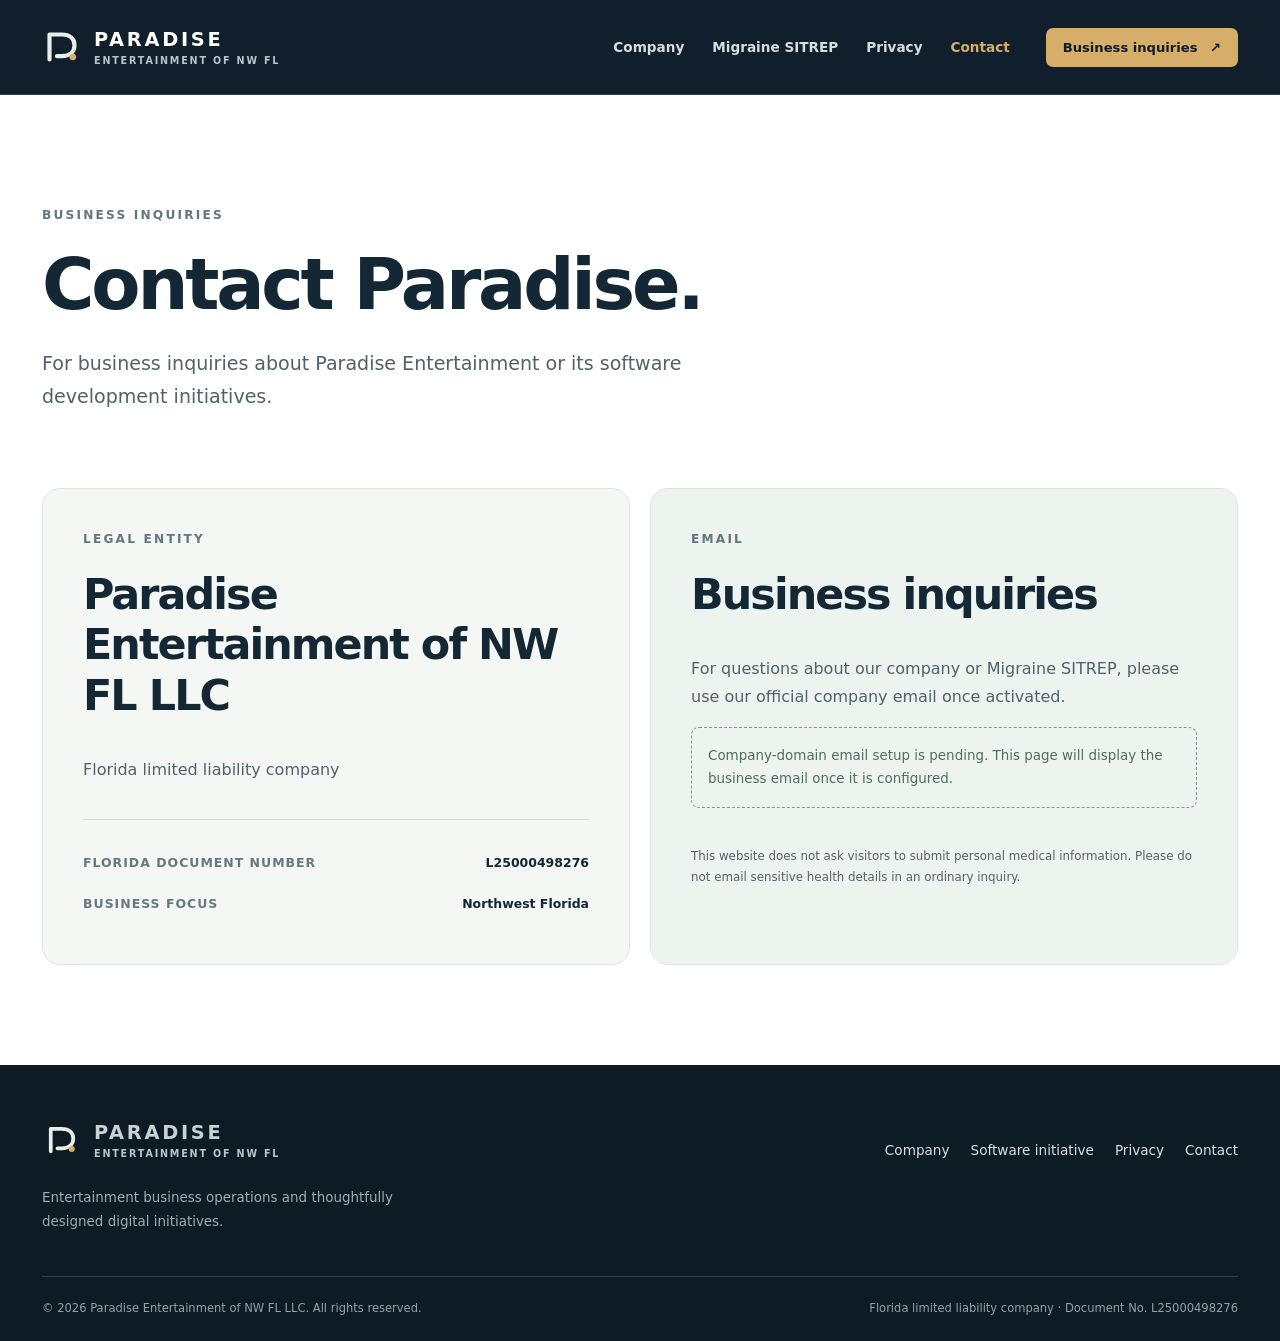
==== contact.html @ 519bc17c "initial" ====
<!doctype html><html lang="en"><head><meta charset="utf-8"><meta name="viewport" content="width=device-width, initial-scale=1"><meta name="color-scheme" content="light"><meta name="theme-color" content="#101F2B"><meta name="description" content="Contact and corporate information for Paradise Entertainment of NW FL LLC."><meta property="og:type" content="website"><meta property="og:title" content="Contact"><meta property="og:description" content="Contact and corporate information for Paradise Entertainment of NW FL LLC."><title>Contact | Paradise Entertainment of NW FL LLC</title><link rel="icon" type="image/svg+xml" href="assets/favicon.svg"><link rel="stylesheet" href="assets/site.css"></head><body><header class="site-header"><div class="shell header-inner"><a class="brand" href="index.html" aria-label="Paradise Entertainment home"><span class="brand-icon" aria-hidden="true"><svg viewBox="0 0 48 48" width="40" height="40" fill="none"><path d="M9 39V9h15c9.2 0 15 5 15 13s-5.8 13-15 13H18" stroke="currentColor" stroke-width="5" stroke-linecap="round" stroke-linejoin="round"/><circle cx="37" cy="36" r="4" fill="#D6AD69"/></svg></span><span class="brand-text"><strong>PARADISE</strong><small>ENTERTAINMENT OF NW FL</small></span></a><nav class="site-nav" aria-label="Primary navigation"><a href="index.html" >Company</a><a href="migraine-sitrep.html" >Migraine SITREP</a><a href="privacy.html" >Privacy</a><a href="contact.html" aria-current=page>Contact</a></nav><a href="contact.html" class="nav-cta">Business inquiries <span aria-hidden="true">↗</span></a></div></header><main id="main-content"><section class="interior-hero shell compact"><p class="kicker">BUSINESS INQUIRIES</p><h1>Contact Paradise.</h1><p class="interior-lede">For business inquiries about Paradise Entertainment or its software development initiatives.</p></section><section class="section shell contact-grid"><div class="contact-panel"><p class="kicker">LEGAL ENTITY</p><h2>Paradise Entertainment of NW FL LLC</h2><p>Florida limited liability company</p><div class="contact-rule"></div><div class="contact-detail"><span>FLORIDA DOCUMENT NUMBER</span><strong>L25000498276</strong></div><div class="contact-detail"><span>BUSINESS FOCUS</span><strong>Northwest Florida</strong></div></div><div class="contact-panel contact-primary"><p class="kicker">EMAIL</p><h2>Business inquiries</h2><p>For questions about our company or Migraine SITREP, please use our official company email once activated.</p><div class="contact-email-wrap" data-contact-slot><p class="configuration-note">Company-domain email setup is pending. This page will display the business email once it is configured.</p></div><p class="fine-print">This website does not ask visitors to submit personal medical information. Please do not email sensitive health details in an ordinary inquiry.</p></div></section></main><footer class="site-footer"><div class="shell"><div class="footer-main"><div><a class="brand footer-brand" href="index.html"><span class="brand-icon" aria-hidden="true"><svg viewBox="0 0 48 48" width="40" height="40" fill="none"><path d="M9 39V9h15c9.2 0 15 5 15 13s-5.8 13-15 13H18" stroke="currentColor" stroke-width="5" stroke-linecap="round" stroke-linejoin="round"/><circle cx="37" cy="36" r="4" fill="#D6AD69"/></svg></span><span class="brand-text"><strong>PARADISE</strong><small>ENTERTAINMENT OF NW FL</small></span></a><p>Entertainment business operations and thoughtfully designed digital initiatives.</p></div><div class="footer-links"><a href="index.html">Company</a><a href="migraine-sitrep.html">Software initiative</a><a href="privacy.html">Privacy</a><a href="contact.html">Contact</a></div></div><div class="footer-bottom"><span>© <span data-year>2026</span> Paradise Entertainment of NW FL LLC. All rights reserved.</span><span>Florida limited liability company · Document No. L25000498276</span></div></div></footer><script src="assets/config.js"></script><script src="assets/site.js"></script></body></html>
---- assets/site.css ----
:root{--ink:#142734;--muted:#52616b;--navy:#101f2b;--navy2:#182e3a;--gold:#d6ad69;--cream:#f8f7f2;--paper:#fff;--line:#e4e7e6;--mint:#bbd9c8;--radius:18px;font-family:system-ui,-apple-system,BlinkMacSystemFont,'Segoe UI',Arial,sans-serif;color:var(--ink);background:#fff;font-synthesis:none}*{box-sizing:border-box}html{scroll-behavior:smooth}body{margin:0;min-width:320px}a{color:inherit}img,svg{max-width:100%}h1,h2,h3,h4,p{margin-top:0}h1,h2,h3{font-family:'Segoe UI',system-ui,-apple-system,Arial,sans-serif;letter-spacing:-.045em}h1{font-size:clamp(2.95rem,5.6vw,5.9rem);line-height:1.11;font-weight:700}h2{font-size:clamp(2rem,3.35vw,3.55rem);line-height:1.18}h3{font-size:1.38rem;line-height:1.35}p{line-height:1.75}.shell{width:min(1200px,calc(100% - 84px));margin-inline:auto}.site-header{background:var(--navy);color:#fff;border-bottom:1px solid #2e404a}.header-inner{min-height:94px;display:flex;align-items:center;gap:36px}.brand{display:inline-flex;align-items:center;gap:12px;text-decoration:none;min-width:250px}.brand-icon{display:grid;place-items:center;flex:0 0 auto;color:#e9eee9}.brand-text{display:flex;flex-direction:column;line-height:1.2}.brand-text strong{font-family:'Segoe UI',system-ui,sans-serif;font-size:1.21rem;letter-spacing:.14em}.brand-text small{font-size:.6rem;letter-spacing:.19em;color:#b8c5ca;font-weight:700;margin-top:4px}.site-nav{display:flex;gap:28px;margin-left:auto;align-items:center}.site-nav a{text-decoration:none;color:#d5dddf;font-size:.85rem;font-weight:600;padding:12px 0;white-space:nowrap}.site-nav a:hover,.site-nav a[aria-current=page]{color:var(--gold)}.nav-cta{background:var(--gold);color:#0d1e27;border-radius:7px;padding:12px 17px;text-decoration:none;font-size:.82rem;font-weight:700;white-space:nowrap}.nav-cta span{margin-left:8px}.hero{background:var(--navy);color:white;overflow:hidden}.hero-grid{display:grid;grid-template-columns:1.03fr .97fr;align-items:stretch;min-height:635px;gap:60px}.hero-copy{padding:92px 0 56px}.eyebrow,.kicker{font-size:.76rem;letter-spacing:.18em;font-weight:800;color:#62777d}.eyebrow{display:flex;align-items:center;color:#d8c29a;gap:14px;margin-bottom:31px}.eyebrow-line{width:32px;height:1px;background:var(--gold)}.hero h1{margin-bottom:26px}.hero h1 em{color:var(--gold);font-style:normal}.lede{font-size:1.08rem;color:#c4cfd1;max-width:540px;line-height:1.85}.hero-actions{display:flex;flex-wrap:wrap;gap:14px;margin:34px 0 74px}.button{display:inline-flex;justify-content:center;align-items:center;gap:16px;text-decoration:none;font-weight:800;font-size:.86rem;border-radius:8px;padding:16px 20px;transition:transform .17s,background .17s}.button:hover{transform:translateY(-2px)}.button-solid{background:var(--gold);color:#112630}.button-ghost{border:1px solid #5e747c;color:#fff}.button-outline-light{border:1px solid #78909b;color:white}.button-outline{border:1px solid #98a4a7;color:var(--ink);white-space:nowrap}.hero-meta{display:flex;flex-wrap:wrap;gap:25px;color:#a0b1b7;font-size:.75rem}.meta-dot{display:inline-block;width:7px;height:7px;border-radius:50%;background:#9dd4a9;margin-right:8px}.hero-panel{margin:34px 0;background:linear-gradient(145deg,#294251,#142b39 57%,#122533);border:1px solid #446071;border-radius:18px;min-height:565px;padding:28px 32px;position:relative;display:flex;flex-direction:column;box-shadow:0 18px 45px #07131a50;overflow:hidden}.panel-grid{position:absolute;inset:0;background:repeating-linear-gradient(0deg,transparent 0 43px,#ffffff08 44px 45px),repeating-linear-gradient(90deg,transparent 0 43px,#ffffff08 44px 45px);mask-image:linear-gradient(to bottom,#0009,transparent)}.panel-upper,.panel-bottom{position:relative;z-index:1;display:flex;justify-content:space-between;align-items:center;color:#b9c7cb;letter-spacing:.14em;font-size:.68rem;font-weight:700}.panel-status{color:#b7cfb8;letter-spacing:.1em}.panel-status i{display:inline-block;background:#9dd4a9;width:7px;height:7px;border-radius:50%;margin-right:7px}.panel-center{flex:1;display:flex;flex-direction:column;justify-content:center;align-items:center;text-align:center;position:relative}.geometric-mark{width:190px;height:190px;position:relative;border:1px solid #b99a635e;border-radius:50%;display:grid;place-items:center}.geometric-mark:before,.geometric-mark:after{content:'';position:absolute;border-radius:50%;border:1px solid #d6ad6950;inset:22px}.geometric-mark:after{inset:49px;border-color:var(--gold)}.geometric-mark span:first-child{height:150px;border-left:2px solid var(--gold);transform:rotate(45deg);opacity:.9}.geometric-mark span:nth-child(2){position:absolute;width:150px;border-top:2px solid var(--gold);transform:rotate(45deg);opacity:.7}.geometric-mark span:nth-child(3){position:absolute;width:11px;height:11px;background:var(--gold);border-radius:50%}.panel-quote{color:#d4dedf;max-width:260px;font-size:.96rem;margin:28px 0 0;line-height:1.7}.line-deco{height:1px;background:#77929c5a;flex:1;margin:0 18px}.section{padding:100px 0}.section-intro{display:grid;grid-template-columns:1.2fr 1fr;gap:90px;align-items:end;margin-bottom:36px}.section-intro p:last-child{color:var(--muted);margin-bottom:14px}.kicker{margin-bottom:19px}.focus-grid{display:grid;grid-template-columns:1fr 1fr;gap:20px}.focus-card{border:1px solid var(--line);background:#fafbf9;border-radius:var(--radius);padding:35px;min-height:290px;display:flex;flex-direction:column}.focus-card.highlighted{background:#eaf2ed;border-color:#d1e3d6}.focus-top{display:flex;justify-content:space-between;align-items:center;margin-bottom:28px}.focus-number,.mini-index{font-size:.77rem;color:#647983;font-weight:800;letter-spacing:.12em}.focus-symbol{font-size:2.4rem;color:#a4855b}.focus-card h3{margin-bottom:9px}.focus-card p{max-width:455px;color:var(--muted);font-size:.95rem}.card-foot,.inline-link{font-size:.78rem;letter-spacing:.08em;font-weight:800;text-decoration:none;margin-top:auto}.card-foot{color:#72848b}.inline-link{color:#245d52}.inline-link span{margin-left:10px}.feature-band{background:var(--navy);color:white;padding:95px 0;overflow:hidden}.feature-layout{display:grid;grid-template-columns:1fr .82fr;gap:100px;align-items:center}.gold{color:var(--gold)}.feature-heading h2{font-size:clamp(3rem,4.6vw,5rem);margin-bottom:26px}.feature-heading h2 span{color:var(--gold)}.feature-heading p:not(.kicker){color:#c6d3d6;font-size:1.03rem;max-width:520px;margin-bottom:30px}.feature-preview{border:1px solid #506875;border-radius:19px;padding:28px;background:linear-gradient(152deg,#304756,#192e3a);box-shadow:30px 30px 0 #ffffff05;transform:rotate(1.1deg)}.feature-preview-head{display:flex;justify-content:space-between;color:#9dc0bc;font-size:.69rem;font-weight:800;letter-spacing:.15em}.preview-circle{height:10px;width:10px;border-radius:50%;background:var(--gold)}.preview-title{font-family:Manrope;font-size:2.25rem;font-weight:800;letter-spacing:-.04em;margin-top:35px}.preview-subtitle{letter-spacing:.17em;color:#9fb1b7;font-size:.67rem;font-weight:800;margin-top:6px}.preview-divider{height:1px;background:#78909d56;margin:25px 0 7px}.preview-row{display:flex;justify-content:space-between;gap:18px;border-bottom:1px solid #78909d3b;padding:18px 0;font-size:.74rem;color:#c7d6d8;letter-spacing:.09em}.preview-row strong{color:#e4f0ed}.preview-foot{color:#93a7b0;font-size:.62rem;letter-spacing:.1em;margin-top:25px}.closing{display:flex;justify-content:space-between;align-items:center;gap:50px}.closing p:last-child{color:var(--muted);max-width:760px}.site-footer{background:#0d1b24;color:#c7d2d4;padding:55px 0 26px}.footer-main{display:flex;justify-content:space-between;gap:70px}.footer-brand .brand-icon{transform:scale(.9)}.footer-main p{max-width:355px;color:#9caeb5;font-size:.84rem;margin:22px 0 25px}.footer-links{display:flex;gap:21px;flex-wrap:wrap;align-content:flex-start;padding-top:22px}.footer-links a{font-size:.85rem;text-decoration:none;color:#d8e0e0}.footer-links a:hover{color:var(--gold)}.footer-bottom{border-top:1px solid #33434b;display:flex;justify-content:space-between;gap:20px;padding-top:24px;margin-top:18px;color:#92a2a8;font-size:.72rem}.interior-hero{padding-top:110px;padding-bottom:90px}.interior-hero h1{margin-bottom:22px}.interior-lede{color:var(--muted);font-size:1.19rem;max-width:765px}.interior-hero.compact{padding-bottom:55px}.chip-row{display:flex;gap:11px;flex-wrap:wrap;margin-top:24px}.chip{border:1px solid #cbd5d5;border-radius:40px;padding:9px 14px;font-size:.75rem;font-weight:700;color:#496169}.content-grid{display:grid;grid-template-columns:1fr .79fr;gap:120px;padding-top:20px}.content-grid p{color:var(--muted)}.fact-panel{background:var(--navy);color:white;padding:35px;border-radius:var(--radius);align-self:start}.fact-label{font-size:.76rem;color:var(--gold);letter-spacing:.12em;font-weight:800}.check-list{padding:10px 0 0;list-style:none}.check-list li{padding:12px 0;border-bottom:1px solid #52657177;line-height:1.55}.check-list li:before{content:'✓';color:var(--gold);margin-right:12px}.soft{background:#f3f6f4}.soft h2 em{color:#568171;font-style:normal}.three-up{display:grid;grid-template-columns:repeat(3,1fr);gap:30px;margin-top:38px}.three-up article{border-top:1px solid #bccac4;padding-top:22px}.three-up h3{margin-top:26px}.three-up p{color:var(--muted)}.notice{border:1px solid #d5dcda;background:#fafbf9;border-radius:var(--radius);padding:38px;display:flex;gap:40px;align-items:end;justify-content:space-between}.notice p:not(.kicker){max-width:780px;color:var(--muted);margin-bottom:0}.text-cta{white-space:nowrap;color:#245d52;font-weight:800;text-decoration:none;font-size:.87rem}.legal-layout{display:grid;grid-template-columns:250px 1fr;gap:90px;padding-top:0}.legal-aside{border-top:2px solid var(--gold);padding-top:20px;font-size:.82rem;color:#697a80}.legal-content{max-width:770px}.legal-content h2{font-size:1.65rem;margin:0 0 12px}.legal-content h2:not(:first-child){margin-top:36px}.legal-content p{color:var(--muted)}.legal-content strong{color:var(--ink)}.contact-grid{display:grid;grid-template-columns:1fr 1fr;gap:20px;padding-top:0}.contact-panel{background:#f5f7f5;border:1px solid #e1e6e3;border-radius:var(--radius);padding:40px;min-height:340px}.contact-primary{background:#edf3ee}.contact-panel>p:not(.kicker){color:var(--muted)}.contact-rule{background:#d4dfdb;height:1px;margin:35px 0 22px}.contact-detail{display:flex;justify-content:space-between;gap:18px;padding:13px 0;font-size:.78rem}.contact-detail span{color:#677980;font-weight:800;letter-spacing:.08em}.contact-detail strong{text-align:right}.configuration-note{border:1px dashed #829990;border-radius:8px;padding:16px;color:#536b65!important;font-size:.84rem}.email-link{display:inline-block;font-size:1.03rem;font-weight:800;color:#245d52;overflow-wrap:anywhere}.fine-print{font-size:.74rem;margin-top:38px}.skip-link{position:absolute;left:-999px;top:auto}.skip-link:focus{left:14px;top:14px;z-index:99;background:white;padding:9px}@media(max-width:1080px){.shell{width:min(1200px,calc(100% - 48px))}.header-inner{gap:16px;flex-wrap:wrap;padding:14px 0}.brand{min-width:230px}.site-nav{gap:18px}.nav-cta{display:none}.hero-grid{gap:25px}.feature-layout{gap:45px}}@media(max-width:800px){.header-inner{min-height:80px}.site-nav{order:3;margin:4px 0 0;width:100%;justify-content:space-between;gap:10px;overflow:auto}.site-nav a{font-size:.79rem}.hero-grid{grid-template-columns:1fr}.hero-copy{padding:76px 0 12px}.hero-panel{min-height:330px;margin:0 0 36px}.hero-actions{margin-bottom:42px}.section{padding:65px 0}.section-intro,.feature-layout,.content-grid,.contact-grid,.legal-layout{grid-template-columns:1fr;gap:25px}.feature-layout{gap:40px}.feature-band{padding:75px 0}.focus-grid{grid-template-columns:1fr}.focus-card{min-height:225px}.closing,.notice{flex-direction:column;align-items:flex-start}.three-up{grid-template-columns:1fr;gap:15px}.interior-hero{padding-top:75px;padding-bottom:55px}.footer-main,.footer-bottom{flex-direction:column;gap:20px}.legal-layout{padding-top:0}}@media(max-width:480px){.shell{width:calc(100% - 34px)}.brand-text strong{font-size:1.05rem}.brand-text small{font-size:.53rem}.brand-icon svg{width:34px;height:34px}.hero h1{font-size:2.7rem}.hero-panel{padding:21px}.hero-actions .button{width:100%}.hero-meta{gap:12px}.section-intro{gap:4px}.feature-preview{padding:20px}.preview-row{font-size:.67rem}.contact-panel{padding:26px}.contact-detail{flex-direction:column;gap:4px}.contact-detail strong{text-align:left}.notice{padding:25px}.footer-links{gap:12px}}
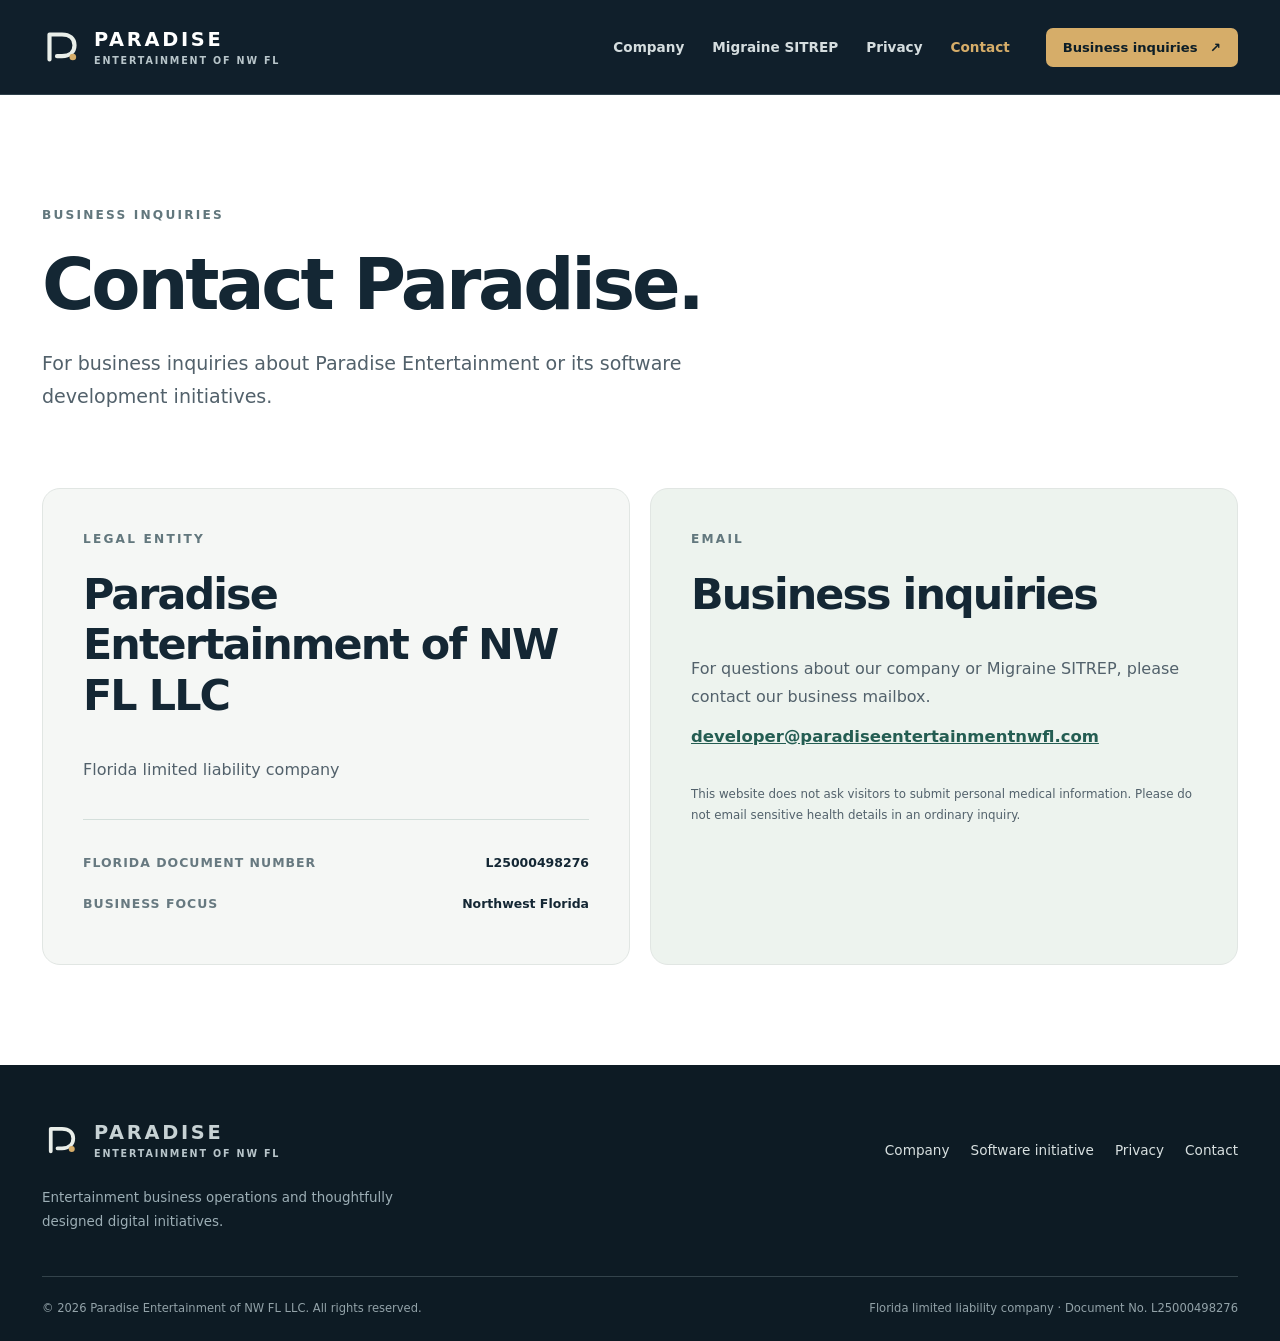
==== commit 7b43c0df: "Update contact page for active business email" ====
--- a/contact.html
+++ b/contact.html
@@ -1 +1 @@
-<!doctype html><html lang="en"><head><meta charset="utf-8"><meta name="viewport" content="width=device-width, initial-scale=1"><meta name="color-scheme" content="light"><meta name="theme-color" content="#101F2B"><meta name="description" content="Contact and corporate information for Paradise Entertainment of NW FL LLC."><meta property="og:type" content="website"><meta property="og:title" content="Contact"><meta property="og:description" content="Contact and corporate information for Paradise Entertainment of NW FL LLC."><title>Contact | Paradise Entertainment of NW FL LLC</title><link rel="icon" type="image/svg+xml" href="assets/favicon.svg"><link rel="stylesheet" href="assets/site.css"></head><body><header class="site-header"><div class="shell header-inner"><a class="brand" href="index.html" aria-label="Paradise Entertainment home"><span class="brand-icon" aria-hidden="true"><svg viewBox="0 0 48 48" width="40" height="40" fill="none"><path d="M9 39V9h15c9.2 0 15 5 15 13s-5.8 13-15 13H18" stroke="currentColor" stroke-width="5" stroke-linecap="round" stroke-linejoin="round"/><circle cx="37" cy="36" r="4" fill="#D6AD69"/></svg></span><span class="brand-text"><strong>PARADISE</strong><small>ENTERTAINMENT OF NW FL</small></span></a><nav class="site-nav" aria-label="Primary navigation"><a href="index.html" >Company</a><a href="migraine-sitrep.html" >Migraine SITREP</a><a href="privacy.html" >Privacy</a><a href="contact.html" aria-current=page>Contact</a></nav><a href="contact.html" class="nav-cta">Business inquiries <span aria-hidden="true">↗</span></a></div></header><main id="main-content"><section class="interior-hero shell compact"><p class="kicker">BUSINESS INQUIRIES</p><h1>Contact Paradise.</h1><p class="interior-lede">For business inquiries about Paradise Entertainment or its software development initiatives.</p></section><section class="section shell contact-grid"><div class="contact-panel"><p class="kicker">LEGAL ENTITY</p><h2>Paradise Entertainment of NW FL LLC</h2><p>Florida limited liability company</p><div class="contact-rule"></div><div class="contact-detail"><span>FLORIDA DOCUMENT NUMBER</span><strong>L25000498276</strong></div><div class="contact-detail"><span>BUSINESS FOCUS</span><strong>Northwest Florida</strong></div></div><div class="contact-panel contact-primary"><p class="kicker">EMAIL</p><h2>Business inquiries</h2><p>For questions about our company or Migraine SITREP, please use our official company email once activated.</p><div class="contact-email-wrap" data-contact-slot><p class="configuration-note">Company-domain email setup is pending. This page will display the business email once it is configured.</p></div><p class="fine-print">This website does not ask visitors to submit personal medical information. Please do not email sensitive health details in an ordinary inquiry.</p></div></section></main><footer class="site-footer"><div class="shell"><div class="footer-main"><div><a class="brand footer-brand" href="index.html"><span class="brand-icon" aria-hidden="true"><svg viewBox="0 0 48 48" width="40" height="40" fill="none"><path d="M9 39V9h15c9.2 0 15 5 15 13s-5.8 13-15 13H18" stroke="currentColor" stroke-width="5" stroke-linecap="round" stroke-linejoin="round"/><circle cx="37" cy="36" r="4" fill="#D6AD69"/></svg></span><span class="brand-text"><strong>PARADISE</strong><small>ENTERTAINMENT OF NW FL</small></span></a><p>Entertainment business operations and thoughtfully designed digital initiatives.</p></div><div class="footer-links"><a href="index.html">Company</a><a href="migraine-sitrep.html">Software initiative</a><a href="privacy.html">Privacy</a><a href="contact.html">Contact</a></div></div><div class="footer-bottom"><span>© <span data-year>2026</span> Paradise Entertainment of NW FL LLC. All rights reserved.</span><span>Florida limited liability company · Document No. L25000498276</span></div></div></footer><script src="assets/config.js"></script><script src="assets/site.js"></script></body></html>+<!doctype html><html lang="en"><head><meta charset="utf-8"><meta name="viewport" content="width=device-width, initial-scale=1"><meta name="color-scheme" content="light"><meta name="theme-color" content="#101F2B"><meta name="description" content="Contact and corporate information for Paradise Entertainment of NW FL LLC."><meta property="og:type" content="website"><meta property="og:title" content="Contact"><meta property="og:description" content="Contact and corporate information for Paradise Entertainment of NW FL LLC."><title>Contact | Paradise Entertainment of NW FL LLC</title><link rel="icon" type="image/svg+xml" href="assets/favicon.svg"><link rel="stylesheet" href="assets/site.css"></head><body><header class="site-header"><div class="shell header-inner"><a class="brand" href="index.html" aria-label="Paradise Entertainment home"><span class="brand-icon" aria-hidden="true"><svg viewBox="0 0 48 48" width="40" height="40" fill="none"><path d="M9 39V9h15c9.2 0 15 5 15 13s-5.8 13-15 13H18" stroke="currentColor" stroke-width="5" stroke-linecap="round" stroke-linejoin="round"/><circle cx="37" cy="36" r="4" fill="#D6AD69"/></svg></span><span class="brand-text"><strong>PARADISE</strong><small>ENTERTAINMENT OF NW FL</small></span></a><nav class="site-nav" aria-label="Primary navigation"><a href="index.html" >Company</a><a href="migraine-sitrep.html" >Migraine SITREP</a><a href="privacy.html" >Privacy</a><a href="contact.html" aria-current=page>Contact</a></nav><a href="contact.html" class="nav-cta">Business inquiries <span aria-hidden="true">↗</span></a></div></header><main id="main-content"><section class="interior-hero shell compact"><p class="kicker">BUSINESS INQUIRIES</p><h1>Contact Paradise.</h1><p class="interior-lede">For business inquiries about Paradise Entertainment or its software development initiatives.</p></section><section class="section shell contact-grid"><div class="contact-panel"><p class="kicker">LEGAL ENTITY</p><h2>Paradise Entertainment of NW FL LLC</h2><p>Florida limited liability company</p><div class="contact-rule"></div><div class="contact-detail"><span>FLORIDA DOCUMENT NUMBER</span><strong>L25000498276</strong></div><div class="contact-detail"><span>BUSINESS FOCUS</span><strong>Northwest Florida</strong></div></div><div class="contact-panel contact-primary"><p class="kicker">EMAIL</p><h2>Business inquiries</h2><p>For questions about our company or Migraine SITREP, please contact our business mailbox.</p><div class="contact-email-wrap" data-contact-slot><p class="configuration-note">Company-domain email setup is pending. This page will display the business email once it is configured.</p></div><p class="fine-print">This website does not ask visitors to submit personal medical information. Please do not email sensitive health details in an ordinary inquiry.</p></div></section></main><footer class="site-footer"><div class="shell"><div class="footer-main"><div><a class="brand footer-brand" href="index.html"><span class="brand-icon" aria-hidden="true"><svg viewBox="0 0 48 48" width="40" height="40" fill="none"><path d="M9 39V9h15c9.2 0 15 5 15 13s-5.8 13-15 13H18" stroke="currentColor" stroke-width="5" stroke-linecap="round" stroke-linejoin="round"/><circle cx="37" cy="36" r="4" fill="#D6AD69"/></svg></span><span class="brand-text"><strong>PARADISE</strong><small>ENTERTAINMENT OF NW FL</small></span></a><p>Entertainment business operations and thoughtfully designed digital initiatives.</p></div><div class="footer-links"><a href="index.html">Company</a><a href="migraine-sitrep.html">Software initiative</a><a href="privacy.html">Privacy</a><a href="contact.html">Contact</a></div></div><div class="footer-bottom"><span>© <span data-year>2026</span> Paradise Entertainment of NW FL LLC. All rights reserved.</span><span>Florida limited liability company · Document No. L25000498276</span></div></div></footer><script src="assets/config.js"></script><script src="assets/site.js"></script></body></html>
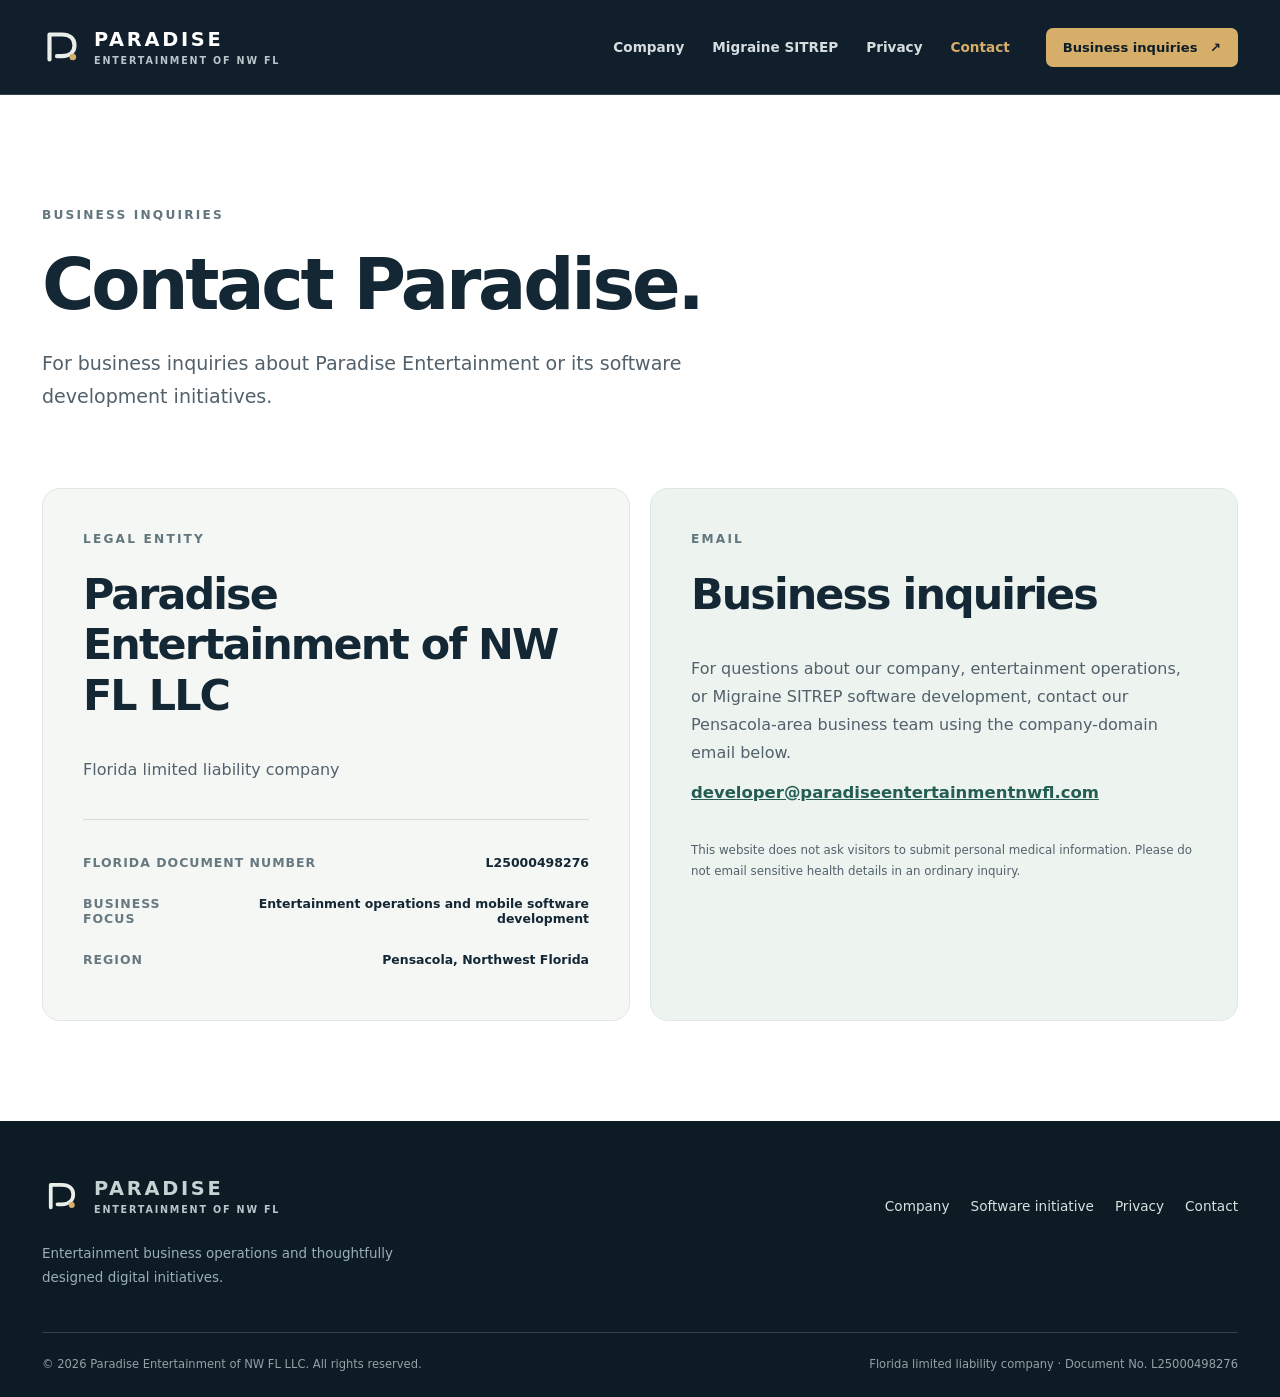
==== commit cb5eb430: "Make company business email visible to static website and Apple review" ====
--- a/contact.html
+++ b/contact.html
@@ -1 +1 @@
-<!doctype html><html lang="en"><head><meta charset="utf-8"><meta name="viewport" content="width=device-width, initial-scale=1"><meta name="color-scheme" content="light"><meta name="theme-color" content="#101F2B"><meta name="description" content="Contact and corporate information for Paradise Entertainment of NW FL LLC."><meta property="og:type" content="website"><meta property="og:title" content="Contact"><meta property="og:description" content="Contact and corporate information for Paradise Entertainment of NW FL LLC."><title>Contact | Paradise Entertainment of NW FL LLC</title><link rel="icon" type="image/svg+xml" href="assets/favicon.svg"><link rel="stylesheet" href="assets/site.css"></head><body><header class="site-header"><div class="shell header-inner"><a class="brand" href="index.html" aria-label="Paradise Entertainment home"><span class="brand-icon" aria-hidden="true"><svg viewBox="0 0 48 48" width="40" height="40" fill="none"><path d="M9 39V9h15c9.2 0 15 5 15 13s-5.8 13-15 13H18" stroke="currentColor" stroke-width="5" stroke-linecap="round" stroke-linejoin="round"/><circle cx="37" cy="36" r="4" fill="#D6AD69"/></svg></span><span class="brand-text"><strong>PARADISE</strong><small>ENTERTAINMENT OF NW FL</small></span></a><nav class="site-nav" aria-label="Primary navigation"><a href="index.html" >Company</a><a href="migraine-sitrep.html" >Migraine SITREP</a><a href="privacy.html" >Privacy</a><a href="contact.html" aria-current=page>Contact</a></nav><a href="contact.html" class="nav-cta">Business inquiries <span aria-hidden="true">↗</span></a></div></header><main id="main-content"><section class="interior-hero shell compact"><p class="kicker">BUSINESS INQUIRIES</p><h1>Contact Paradise.</h1><p class="interior-lede">For business inquiries about Paradise Entertainment or its software development initiatives.</p></section><section class="section shell contact-grid"><div class="contact-panel"><p class="kicker">LEGAL ENTITY</p><h2>Paradise Entertainment of NW FL LLC</h2><p>Florida limited liability company</p><div class="contact-rule"></div><div class="contact-detail"><span>FLORIDA DOCUMENT NUMBER</span><strong>L25000498276</strong></div><div class="contact-detail"><span>BUSINESS FOCUS</span><strong>Northwest Florida</strong></div></div><div class="contact-panel contact-primary"><p class="kicker">EMAIL</p><h2>Business inquiries</h2><p>For questions about our company or Migraine SITREP, please contact our business mailbox.</p><div class="contact-email-wrap" data-contact-slot><p class="configuration-note">Company-domain email setup is pending. This page will display the business email once it is configured.</p></div><p class="fine-print">This website does not ask visitors to submit personal medical information. Please do not email sensitive health details in an ordinary inquiry.</p></div></section></main><footer class="site-footer"><div class="shell"><div class="footer-main"><div><a class="brand footer-brand" href="index.html"><span class="brand-icon" aria-hidden="true"><svg viewBox="0 0 48 48" width="40" height="40" fill="none"><path d="M9 39V9h15c9.2 0 15 5 15 13s-5.8 13-15 13H18" stroke="currentColor" stroke-width="5" stroke-linecap="round" stroke-linejoin="round"/><circle cx="37" cy="36" r="4" fill="#D6AD69"/></svg></span><span class="brand-text"><strong>PARADISE</strong><small>ENTERTAINMENT OF NW FL</small></span></a><p>Entertainment business operations and thoughtfully designed digital initiatives.</p></div><div class="footer-links"><a href="index.html">Company</a><a href="migraine-sitrep.html">Software initiative</a><a href="privacy.html">Privacy</a><a href="contact.html">Contact</a></div></div><div class="footer-bottom"><span>© <span data-year>2026</span> Paradise Entertainment of NW FL LLC. All rights reserved.</span><span>Florida limited liability company · Document No. L25000498276</span></div></div></footer><script src="assets/config.js"></script><script src="assets/site.js"></script></body></html>+<!doctype html><html lang="en"><head><meta charset="utf-8"><meta name="viewport" content="width=device-width, initial-scale=1"><meta name="color-scheme" content="light"><meta name="theme-color" content="#101F2B"><meta name="description" content="Contact and corporate information for Paradise Entertainment of NW FL LLC."><meta property="og:type" content="website"><meta property="og:title" content="Contact"><meta property="og:description" content="Contact and corporate information for Paradise Entertainment of NW FL LLC."><title>Contact | Paradise Entertainment of NW FL LLC</title><link rel="icon" type="image/svg+xml" href="assets/favicon.svg"><link rel="stylesheet" href="assets/site.css"></head><body><header class="site-header"><div class="shell header-inner"><a class="brand" href="index.html" aria-label="Paradise Entertainment home"><span class="brand-icon" aria-hidden="true"><svg viewBox="0 0 48 48" width="40" height="40" fill="none"><path d="M9 39V9h15c9.2 0 15 5 15 13s-5.8 13-15 13H18" stroke="currentColor" stroke-width="5" stroke-linecap="round" stroke-linejoin="round"/><circle cx="37" cy="36" r="4" fill="#D6AD69"/></svg></span><span class="brand-text"><strong>PARADISE</strong><small>ENTERTAINMENT OF NW FL</small></span></a><nav class="site-nav" aria-label="Primary navigation"><a href="index.html" >Company</a><a href="migraine-sitrep.html" >Migraine SITREP</a><a href="privacy.html" >Privacy</a><a href="contact.html" aria-current=page>Contact</a></nav><a href="contact.html" class="nav-cta">Business inquiries <span aria-hidden="true">↗</span></a></div></header><main id="main-content"><section class="interior-hero shell compact"><p class="kicker">BUSINESS INQUIRIES</p><h1>Contact Paradise.</h1><p class="interior-lede">For business inquiries about Paradise Entertainment or its software development initiatives.</p></section><section class="section shell contact-grid"><div class="contact-panel"><p class="kicker">LEGAL ENTITY</p><h2>Paradise Entertainment of NW FL LLC</h2><p>Florida limited liability company</p><div class="contact-rule"></div><div class="contact-detail"><span>FLORIDA DOCUMENT NUMBER</span><strong>L25000498276</strong></div><div class="contact-detail"><span>BUSINESS FOCUS</span><strong>Entertainment operations and mobile software development</strong></div><div class="contact-detail"><span>REGION</span><strong>Pensacola, Northwest Florida</strong></div></div><div class="contact-panel contact-primary"><p class="kicker">EMAIL</p><h2>Business inquiries</h2><p>For questions about our company, entertainment operations, or Migraine SITREP software development, contact our Pensacola-area business team using the company-domain email below.</p><div class="contact-email-wrap"><a class="email-link" href="mailto:developer@paradiseentertainmentnwfl.com">developer@paradiseentertainmentnwfl.com</a></div><p class="fine-print">This website does not ask visitors to submit personal medical information. Please do not email sensitive health details in an ordinary inquiry.</p></div></section></main><footer class="site-footer"><div class="shell"><div class="footer-main"><div><a class="brand footer-brand" href="index.html"><span class="brand-icon" aria-hidden="true"><svg viewBox="0 0 48 48" width="40" height="40" fill="none"><path d="M9 39V9h15c9.2 0 15 5 15 13s-5.8 13-15 13H18" stroke="currentColor" stroke-width="5" stroke-linecap="round" stroke-linejoin="round"/><circle cx="37" cy="36" r="4" fill="#D6AD69"/></svg></span><span class="brand-text"><strong>PARADISE</strong><small>ENTERTAINMENT OF NW FL</small></span></a><p>Entertainment business operations and thoughtfully designed digital initiatives.</p></div><div class="footer-links"><a href="index.html">Company</a><a href="migraine-sitrep.html">Software initiative</a><a href="privacy.html">Privacy</a><a href="contact.html">Contact</a></div></div><div class="footer-bottom"><span>© <span data-year>2026</span> Paradise Entertainment of NW FL LLC. All rights reserved.</span><span>Florida limited liability company · Document No. L25000498276</span></div></div></footer><script src="assets/config.js"></script><script src="assets/site.js"></script></body></html>
